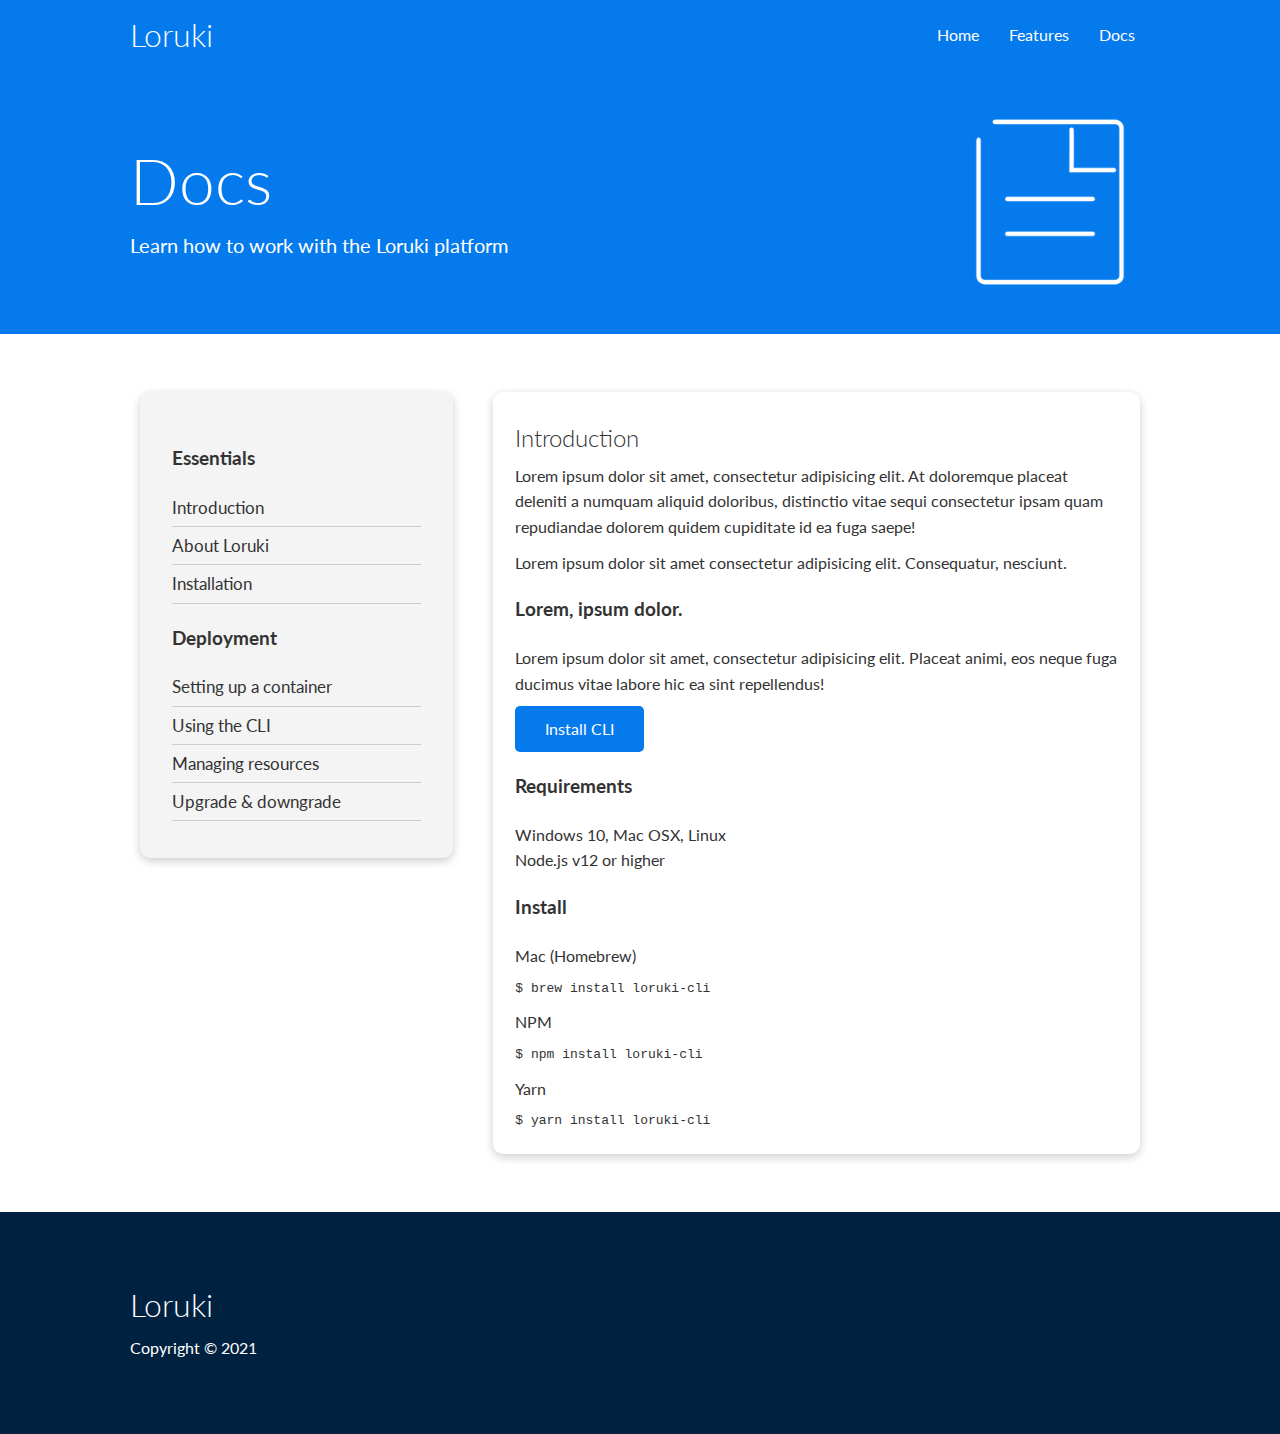
==== docs.html @ 2745de69 "almost done!" ====
<!DOCTYPE html>
<html>

<head>
    <meta charset="utf-8">
    <meta http-equiv="X-UA-Compatible" content="IE=edge">
    <title>Loruki | Cloud Horting for Everyone</title>
    <meta name="description" content="">
    <meta name="viewport" content="width=device-width, initial-scale=1">
    <link rel="stylesheet" href="css/style.css">
    <link rel="stylesheet" href="css/utilities.css">
    <link rel="stylesheet" href="https://cdnjs.cloudflare.com/ajax/libs/font-awesome/5.15.3/css/all.min.css"
        integrity="sha512-iBBXm8fW90+nuLcSKlbmrPcLa0OT92xO1BIsZ+ywDWZCvqsWgccV3gFoRBv0z+8dLJgyAHIhR35VZc2oM/gI1w=="
        crossorigin="anonymous" referrerpolicy="no-referrer" />
</head>

<body>
    <!--Navbar-->
    <div class="navbar">
        <!--create container to prevent the navbar to stretch all the way in the screen-->
        <div class="container flex">
            <h1 class="logo">Loruki</h1>
            <nav>
                <ul>
                    <li><a href="index.html">Home</a></li>
                    <li><a href="features.html">Features</a></li>
                    <li><a href="docs.html">Docs</a></li>
                </ul>
            </nav>
        </div>
    </div>
    <!--Head-->
    <section class="docs-head bg-primary py-3">
        <div class="container grid">
            <div>
                <h1 class="xl">Docs</h1>
                <p class="lead">Learn how to work with the Loruki platform</p>
            </div>
            <img src="img/docs.png" alt="">
        </div>
    </section>

    <!--Main-->
    <section class="docs-main my-4">
        <div class="container grid">
            <div class="card bg-light p-3">
                <h3 class="my-2">Essentials</h3>
                <nav>
                    <ul>
                        <li><a href="#">Introduction</a></li>
                        <li><a href="#">About Loruki</a></li>
                        <li><a href="#">Installation</a></li>
                    </ul>
                </nav>
                <h3 class="my-2">Deployment</h3>
                <nav>
                    <ul>
                        <li><a href="#">Setting up a container</a></li>
                        <li><a href="#">Using the CLI</a></li>
                        <li><a href="#">Managing resources</a></li>
                        <li><a href="#">Upgrade & downgrade</a></li>
                    </ul>
                </nav>
            </div>
            <div class="card">
                <h2>Introduction</h2>
                <p>Lorem ipsum dolor sit amet, consectetur adipisicing elit. At doloremque placeat deleniti a numquam
                    aliquid doloribus, distinctio vitae sequi consectetur ipsam quam repudiandae dolorem quidem
                    cupiditate id ea fuga saepe!</p>
                <div class="alert alert-success">
                    <i class="fas fas-info"></i> Lorem ipsum dolor sit amet consectetur adipisicing elit. Consequatur,
                    nesciunt.
                </div>
                <h3>Lorem, ipsum dolor.</h3>
                <p>Lorem ipsum dolor sit amet, consectetur adipisicing elit. Placeat animi, eos neque fuga ducimus vitae
                    labore hic ea sint repellendus!</p>
                <a href="#" class="btn btn-primary">Install CLI</a>
                <h3>Requirements</h3>
                <ul>
                    <li>Windows 10, Mac OSX, Linux</li>
                    <li>Node.js v12 or higher</li>
                </ul>
                <h3>Install</h3>
                <p>Mac (Homebrew)</p>
                <pre><code>$ brew install loruki-cli</code></pre>
                <p>NPM</p>
                <pre><code>$ npm install loruki-cli</code></pre>
                <p>Yarn</p>
                <pre><code>$ yarn install loruki-cli</code></pre>
            </div>
        </div>
    </section>

    <!--Footer-->
    <footer class="footer bg-dark py-5">
        <div class="container grid grid-footer">
            <div>
                <h1>Loruki</h1>
                <p>Copyright &copy; 2021</p>
            </div>
            <div class="social">
                <a href="#"><i class="fab fa-github fa-2x"></i></a>
                <a href="#"><i class="fab fa-facebook fa-2x"></i></a>
                <a href="#"><i class="fab fa-twitter fa-2x"></i></a>
                <a href="#"><i class="fab fa-instagram fa-2x"></i></a>
            </div>
        </div>
    </footer>

</body>

</html>
---- css/style.css ----
@import url('https://fonts.googleapis.com/css2?family=Lato:wght@300&display=swap');
:root{
    --primary-color:#047aed;
    --secondary-color:#1c3fa8;
    --dark-color:#002240;
    --light-color:#f4f4f4;
}

*{
    box-sizing: border-box;
    padding: 0;
    margin: 0;
}
body{
    font-family: 'Lato', 'sans-serif';
    color: #333;
    line-height: 1.6;
}
ul{
    list-style-type: none;
}
a{
    text-decoration: none;
    color: #333;
}
h1,h2{
    font-weight: 300;
    line-height: 1.2;
    margin: 10px 0;
}
p{
    margin: 10px 0;
}
img{
    width: 100%;
}
/*Navbar*/
.navbar{
    background-color: var(--primary-color);
    color: #fff;
    height: 70px;
}
.navbar ul{
    display: flex;
}
.navbar a {
    color: #fff;
    padding: 10px;
    margin: 0 5px;
}
.navbar a:hover {
    border-bottom: 2px #fff solid;
}
.navbar .flex{
    justify-content: space-between;
}
/*Showcase*/
.showcase{
    height: 400px;
    background-color: var(--primary-color);
    color:#fff;
    position: relative;
}
.showcase h1{
    font-size: 40px;
}
.showcase p{
    margin: 20px 0;
}
.showcase .grid{
    grid-template-columns: 55% 45%;
    gap: 30px;
    /*set to visible so there is no need for a scroll bar. It goes beyond the container.*/
    overflow:visible;
}
.showcase-form{
    position: relative;
    top: 60px;
    height: 350px;
    width: 400px;
    padding: 40px;
    z-index: 100;
    justify-self:flex-end;
}
.showcase .form-control{
    margin:30px 0;
}
.showcase-form input[type='email'],
.showcase-form input[type='text']{
    border:0;
    border-bottom: 1px solid #b4becb;
    width: 100%;
    padding: 3px;
    font-size: 16px;
}
.showcase-form input:focus{    
outline:none;
}
.showcase::before,
.showcase::after{
    /*when using before/after i have to make sure to put a content there (in most cases empty) to make it work*/
    content: '';
    position: absolute;
    height: 100px;
    bottom: -70px;
    right:0;
    left: 0;
    background: #fff;
    transform: skewY(-2deg);
    /*prefixes so this effect can work in all browsers*/
    -webkit-transform: skewY(-2deg);
    -moz-transform: skewY(-2deg);
    -ms-transform: skewY(-2deg);
}
/*Stats*/
.stats{
    padding-top: 100px;
}
.stats-heading{
    max-width: 500px;
    margin: auto;
}
.stats .grid h3{
    font-size: 35px;
}
.stats .grid p{
    font-size: 20px;
    font-weight: bold;
}
/*Stats*/
.cli .grid{
    /*this will create my grid with the number of cols i want*/
    grid-template-columns: repeat(3, 1fr);
    /*adding a templeta row i create another row to use; to expand my content*/
    grid-template-rows: repeat(2, 1fr);
}
/*this means anything in the fist child position would be affected*/
.cli .grid >*:first-child{
    /*this will make my grid span as much as needed; not adding columns but instead changing the size*/
    grid-column: 1/ span 2;
    /*spaning the rows will take not only width but more height as well*/
    grid-row: 1/ span 2;
}
/*Cloud*/
.cloud .grid{
    grid-template-columns: 4fr 3fr;
}
/*languages*/
.languages .flex{
    /*when i have several images or cards next to each other, i can use the wrap effect so when in smaller screen they would align in the next line*/
    flex-wrap: wrap;
}
.languages .card{
text-align: center;
margin: 18px 10px 40px;
transition: transform 0.2s ease-in;
}
.languages .card h4{
    font-size: 20px;
    margin-bottom: 10px;
}
.languages .card:hover{
    /*translat Y goes up/down depending on the number; if minus, goes up.*/
    transform: translateY(-15px);
}
/*languages*/
.footer .social a{
    margin: 0 10px
}
/*Social*/
.social{
    display: flex;
    flex-wrap: wrap;
    justify-content: flex-end;
}
.social .fab {
    margin: 3px;
    padding: 1px;
    color: pink;
}

/*Features*/
.features-head img,
.docs-head img{
    width: 200px;
    justify-self: flex-end;
}
.features-sub-head img{
    width: 300px;
    justify-self: flex-end;
}
.features-main .card >i{
margin-right: 20px;
}
.features-main .grid{
    padding: 30px;
}
.features-main .container>:first-child{
    grid-column: 1/ span 3;
}
.features-main .container>:nth-child(2){
    grid-column: 1/ span 2;
}
/*Docs*/
.docs-main h3{
    margin: 20px 0;
}
.docs-main .grid{
    grid-template-columns: 1fr 2fr;
    align-items: flex-start;
}
.docs-main nav li{
    font-size: 17px;
    padding-bottom: 5px;
    margin-bottom: 5px;
    border-bottom: 1px #ccc solid;
}
.docs-main a:hover{
    font-weight: bold;
}

/*Tablets and under*/
@media(max-width: 768px){
    .grid,
    .showcase .grid,
    .stats .grid,
    .cli .grid,
    .cloud .grid{
        grid-template-columns: 1fr;
        grid-template-columns: 1fr;
    }
    .showcase{
        /*takes up the amount of the container and the form isn't over the text*/
        height: auto;
    }
    .showcase-text{
        text-align: center;
        margin-top: 50px;  
    }
    .showcase-form{
        justify-self: center;
        margin: auto;
    }
    .cli .grid >*:first-child{
        grid-column: 1;
        grid-row: 1;
    }
    .btn-outline{
        margin-top: 20px;
    }
}
@media(min-width: 600px){
    .showcase-form{
        justify-self: center;
        margin: auto;
        width: 350px;
    }
    .cli .grid{
        grid-template-rows: 1fr;
    }
}
/*Mobile*/
@media(max-width: 500px){
    .navbar{
        height:110px;
    }
    .navbar .flex{
        /*as default it's set to a row; by putting it in column i make the items go one after another*/
        flex-direction: column;
    }
    .navbar ul{
        padding:10px;
        background-color: rgba(0, 0, 0, 0.1);
    }
    .grid-footer{
        grid-template-columns: repeat(3, 1fr);
    }
    .showcase-form{
        width: 100%;
    }
}
---- css/utilities.css ----
.container{
    max-width: 1100px;
    margin: 0 auto;
    padding: 0 40px;
}
.card{
    background-color: #fff;
    color: #333;
    border-radius: 10px;
    box-shadow: 0 3px 10px rgba(0,0,0,0.2);
    padding: 22px;
    margin: 10px;
}
.btn{
    display: inline-block;
    padding: 10px 30px;
    cursor: pointer;
    background: var(--primary-color);
    color:#fff;
    border:none;
    border-radius: 5px;
}
.btn-outline{
    background-color: transparent;
    border: 1px #fff solid;
}
.btn:hover{
    transform: scale(0.98);
    background-color: #0768c9;
}
/*Backgrounds & Colored Btns*/
.bg-primary, .btn-primary{
    background-color: var(--primary-color);
    color:#fff;
}
.bg-secondary, .btn-secondary{
    background-color: var(--secondary-color);
    color:#fff;
}
.bg-dark, .btn-dark{
    background-color: var(--dark-color);
    color:#fff;
}
.bg-light, .btn-light{
    background-color: var(--light-color);
    color:#333;
}
/*Text Sizes*/
.lead{
    font-size: 20px;
}
.sm{
    font-size: 1rem;
}
.md{
    font-size: 2rem;
}
.lg{
    font-size: 3rem;
}
.xl{
    font-size: 4rem;
}
.text-center{
    text-align: center;
}
.flex{
    display: flex;
    justify-content: center;
    align-items: center;
    height: 100%;
}
.grid{
    display: grid;
    grid-template-columns: repeat(2, 1fr);
    gap: 20px;
    justify-content: center;
    align-items: center;
    height: 100%;
}
.grid-3{
    grid-template-columns: repeat(3, 1fr);
}
/*Margin*/
.my-1{
    margin:1rem 0;
}
.my-2{
    margin:1.5rem 0;
}
.my-3{
    margin:2rem 0;
}
.my-4{
    margin:3rem 0;
}
.my-5{
    margin:4rem 0;
}
.m-1{
    margin:1rem;
}
.m-2{
    margin:1.5rem;
}
.m-3{
    margin:2rem;
}
.m-4{
    margin:3rem;
}
.m-5{
    margin:4rem;
}
/*Padding*/
.py-1{
    padding:1rem 0;
}
.py-2{
    padding:1.5rem 0;
}
.py-3{
    padding:2rem 0;
}
.py-4{
    padding:3rem 0;
}
.py-5{
    padding:4rem 0;
}
.p-1{
    padding:1rem;
}
.p-2{
    padding:1.5rem;
}
.p-3{
    padding:2rem;
}
.p-4{
    padding:3rem;
}
.p-5{
    padding:4rem;
}
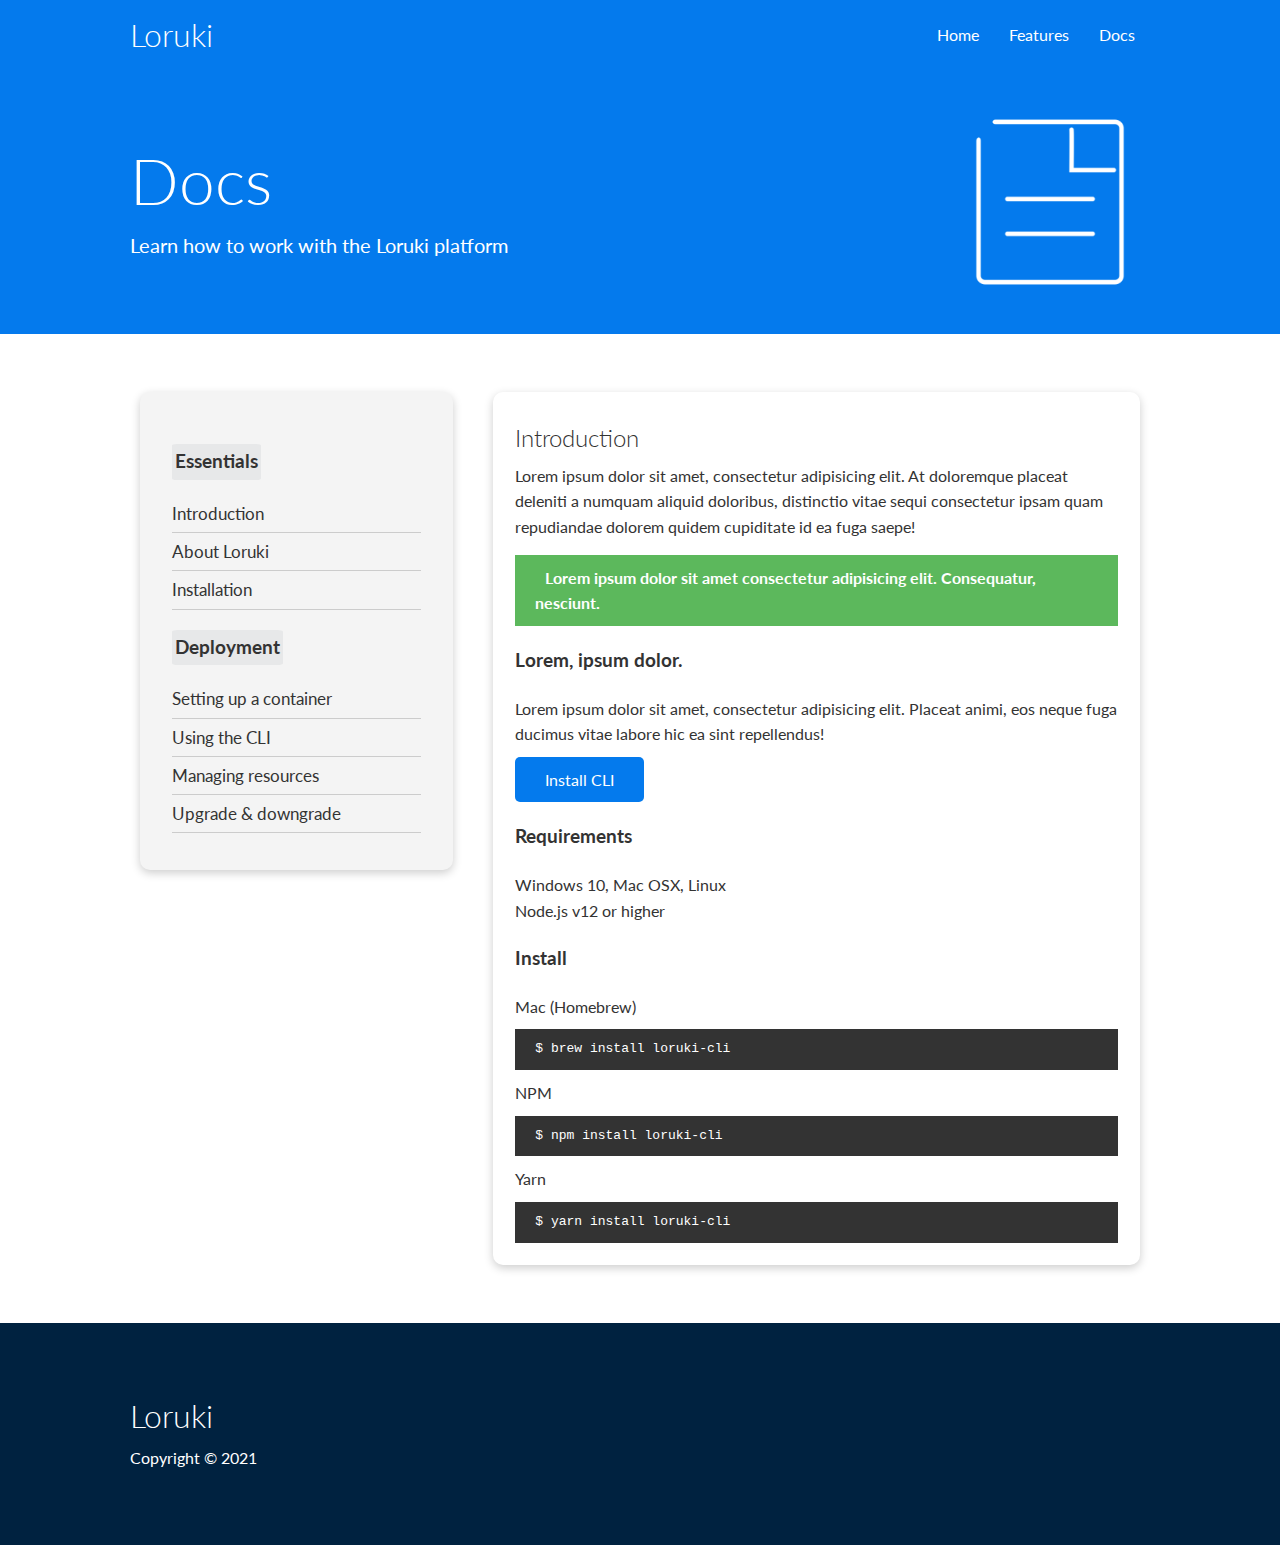
==== commit 61afd215: "project done!" ====
--- a/docs.html
+++ b/docs.html
@@ -68,7 +68,8 @@
                     aliquid doloribus, distinctio vitae sequi consectetur ipsam quam repudiandae dolorem quidem
                     cupiditate id ea fuga saepe!</p>
                 <div class="alert alert-success">
-                    <i class="fas fas-info"></i> Lorem ipsum dolor sit amet consectetur adipisicing elit. Consequatur,
+                    <i class="fas fa-info-circle"></i> Lorem ipsum dolor sit amet consectetur adipisicing elit.
+                    Consequatur,
                     nesciunt.
                 </div>
                 <h3>Lorem, ipsum dolor.</h3>
--- a/css/style.css
+++ b/css/style.css
@@ -4,6 +4,8 @@
     --secondary-color:#1c3fa8;
     --dark-color:#002240;
     --light-color:#f4f4f4;
+    --success-color: #5cb85c;
+    --error-color: #d9534f;
 }
 
 *{
@@ -33,6 +35,15 @@
 }
 img{
     width: 100%;
+}
+code, pre{
+background-color: #333;
+color: #fff;
+padding: 10px
+}
+.hidden{
+    visibility: hidden;
+    height: 0;
 }
 /*Navbar*/
 .navbar{
@@ -72,6 +83,9 @@
     gap: 30px;
     /*set to visible so there is no need for a scroll bar. It goes beyond the container.*/
     overflow:visible;
+}
+.showcase-text{
+    animation: slideInFromLeft 1s ease-in;
 }
 .showcase-form{
     position: relative;
@@ -81,6 +95,7 @@
     padding: 40px;
     z-index: 100;
     justify-self:flex-end;
+    animation: slideInFromRight 1s ease-in;
 }
 .showcase .form-control{
     margin:30px 0;
@@ -115,6 +130,7 @@
 /*Stats*/
 .stats{
     padding-top: 100px;
+    animation: slideInFromBottom 1s ease-in;
 }
 .stats-heading{
     max-width: 500px;
@@ -217,6 +233,46 @@
 }
 .docs-main a:hover{
     font-weight: bold;
+}
+.docs-main .card .my-2{
+    background-color: #e7e8e9;
+    width: fit-content;
+    padding: 3px;
+    border-radius: 5%;
+}
+
+/*Animations*/
+@keyframes slideInFromLeft{
+    0%{
+        transform: translateX(-100%);
+    }
+    100%{
+        transform: translateX(0);
+    }
+}
+@keyframes slideInFromRight{
+    0%{
+        transform: translateX(100%);
+    }
+    100%{
+        transform: translateX(0);
+    }
+}
+@keyframes slideInFromTop{
+    0%{
+        transform: translateY(-100%);
+    }
+    100%{
+        transform: translateX(0);
+    }
+}
+@keyframes slideInFromBottom{
+    0%{
+        transform: translateY(100%);
+    }
+    100%{
+        transform: translateX(0);
+    }
 }
 
 /*Tablets and under*/
@@ -225,9 +281,11 @@
     .showcase .grid,
     .stats .grid,
     .cli .grid,
-    .cloud .grid{
+    .cloud .grid
+    .features-main .grid
+    .docs .main{
         grid-template-columns: 1fr;
-        grid-template-columns: 1fr;
+        grid-template-rows: 1fr;
     }
     .showcase{
         /*takes up the amount of the container and the form isn't over the text*/
@@ -247,6 +305,16 @@
     }
     .btn-outline{
         margin-top: 20px;
+    }
+    .features-head,
+    .features-sub-head,
+    .docs-head{
+         text-align: center;
+    }
+    .features-head img,
+    .features-sub-head img,
+    .docs-head img{
+         justify-self: center;
     }
 }
 @media(min-width: 600px){
@@ -261,6 +329,10 @@
 }
 /*Mobile*/
 @media(max-width: 500px){
+    .container.grid{
+        grid-template-columns: 1fr;
+        grid-template-rows: 1fr;
+    }
     .navbar{
         height:110px;
     }
@@ -278,4 +350,11 @@
     .showcase-form{
         width: 100%;
     }
+    .features-main .container >:first-child,
+    .features-main .container >:nth-child(2){
+        grid-column: 1;
+    }
+    .social{
+        display: block;
+    }
 }--- a/css/utilities.css
+++ b/css/utilities.css
@@ -64,6 +64,26 @@
 .text-center{
     text-align: center;
 }
+
+/*Alert*/
+.alert{
+    background-color: var(--light-color);
+    padding: 10px 20px;
+    font-weight: bold;
+    margin: 15px 0;
+}
+.alert i{
+    margin-right: 10px;
+}
+.alert-success{
+    background-color: var(--success-color);
+    color: #fff;
+}
+.alert-error{
+    background-color: var(--error-color);
+    color: #fff;
+}
+
 .flex{
     display: flex;
     justify-content: center;
